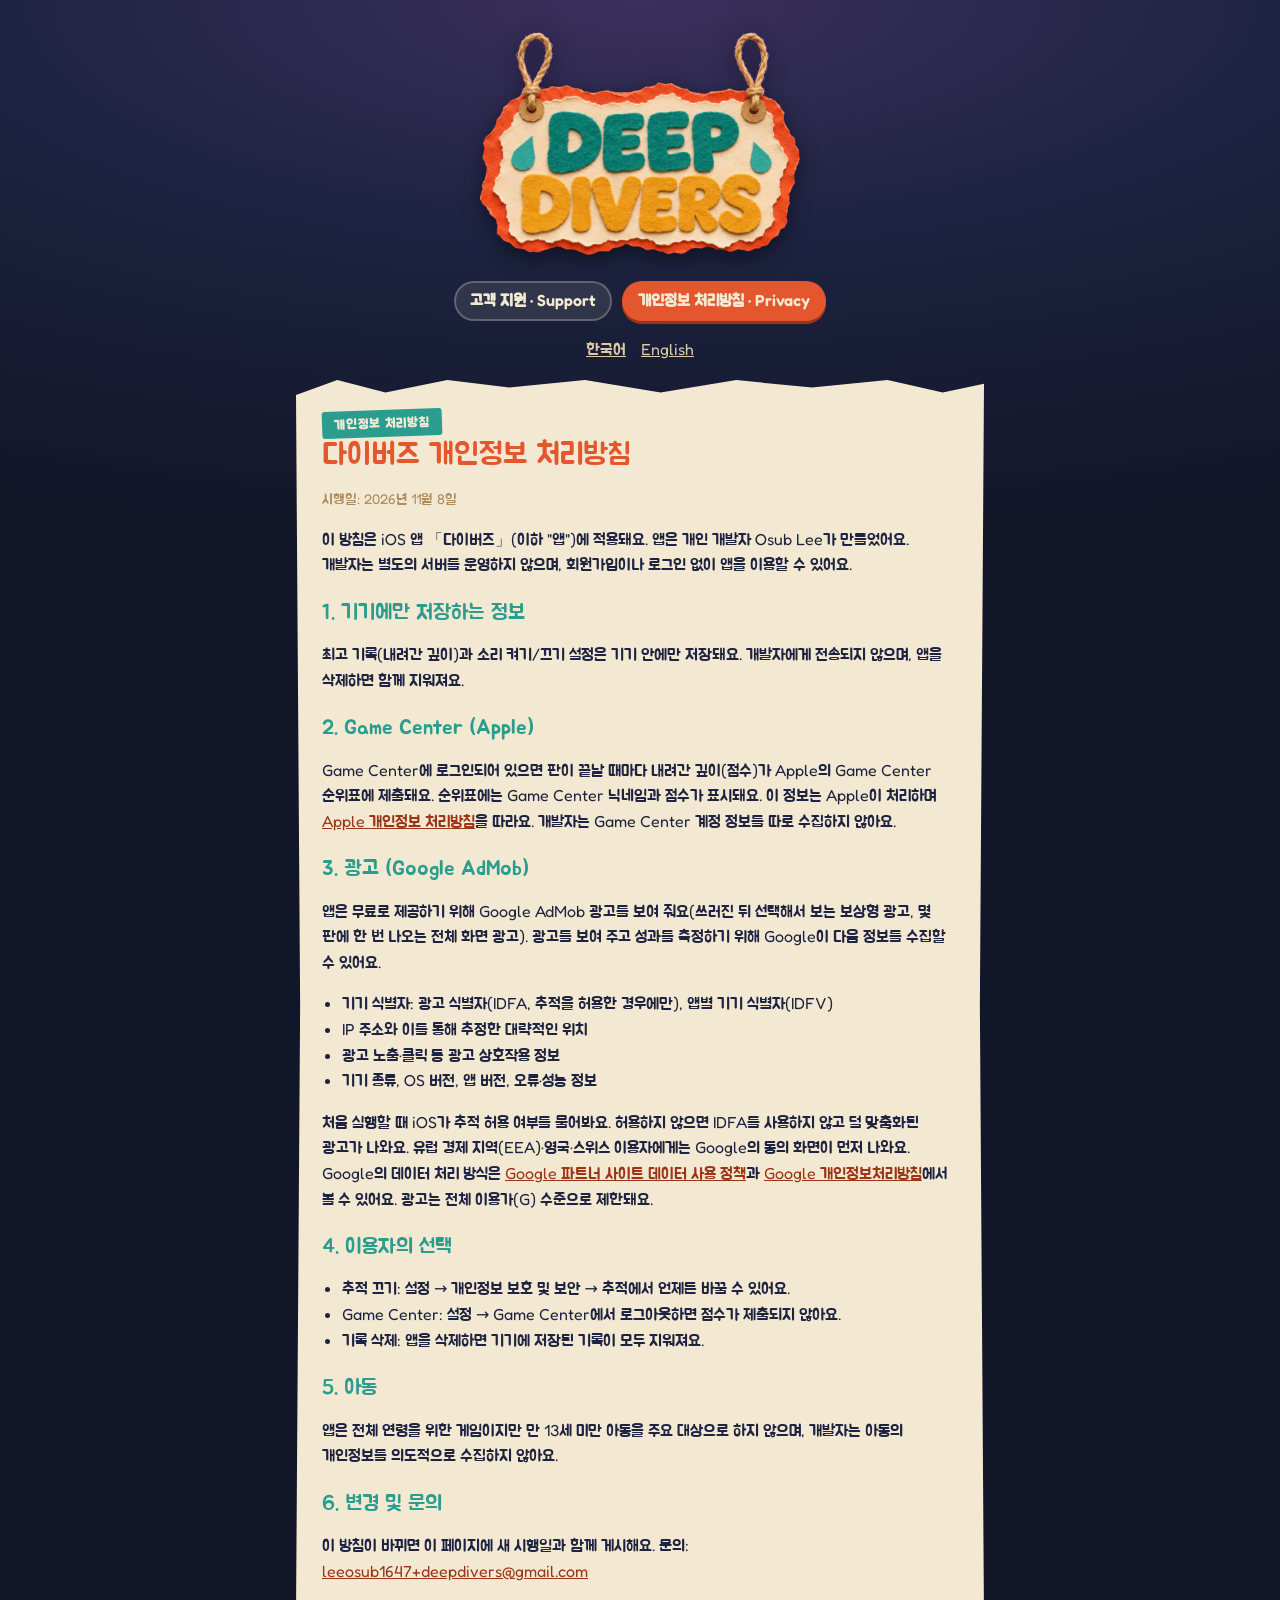
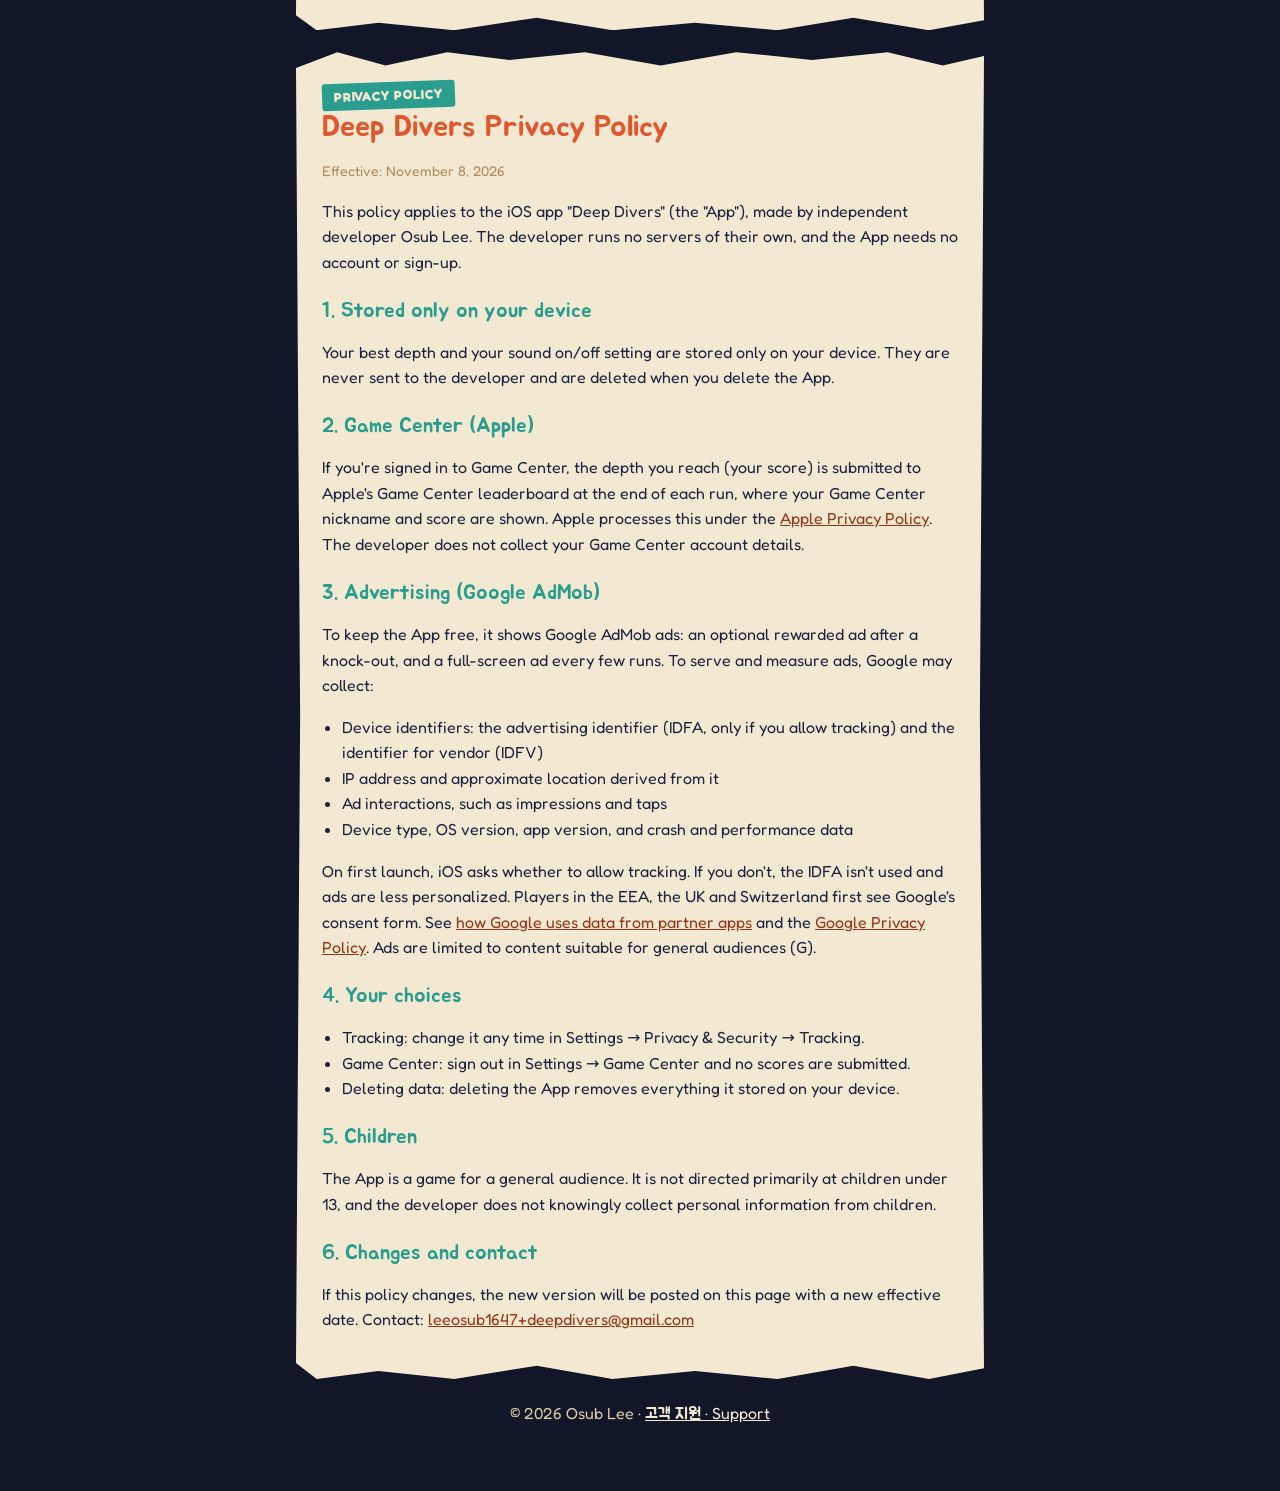
==== privacy.html @ d470b4e2 "Deep Divers support site, privacy policy and app-ads.txt Co-Authored-By: Claude Opus 5.5 <noreply@an" ====
<!doctype html>
<html lang="ko">
<head>
  <meta charset="utf-8" />
  <meta name="viewport" content="width=device-width, initial-scale=1" />
  <title>다이버즈 Deep Divers · 개인정보 처리방침 Privacy Policy</title>
  <meta name="description" content="다이버즈(Deep Divers) iOS 앱 개인정보 처리방침 · Privacy Policy for the Deep Divers iOS app." />
  <link rel="icon" type="image/png" href="favicon.png" />
  <link rel="preconnect" href="https://fonts.googleapis.com" />
  <link rel="preconnect" href="https://fonts.gstatic.com" crossorigin />
  <link href="https://fonts.googleapis.com/css2?family=Fredoka:wght@500;600;700&family=Jua&display=swap" rel="stylesheet" />
  <link rel="stylesheet" href="style.css" />
</head>
<body>
  <div class="wrap">
    <header>
      <a href="index.html"><img class="logo" src="img/logo.png" alt="Deep Divers" width="480" height="335" /></a>
    </header>
    <nav>
      <a href="index.html">고객 지원 · Support</a>
      <a href="privacy.html" aria-current="page">개인정보 처리방침 · Privacy</a>
    </nav>
    <p class="lang"><a href="#ko">한국어</a>·<a href="#en">English</a></p>

    <main>
      <section class="paper" id="ko" lang="ko">
        <span class="kicker">개인정보 처리방침</span>
        <h1>다이버즈 개인정보 처리방침</h1>
        <p class="muted">시행일: 2026년 11월 8일</p>
        <p>이 방침은 iOS 앱 「다이버즈」(이하 "앱")에 적용돼요. 앱은 개인 개발자 Osub Lee가 만들었어요. 개발자는 별도의 서버를 운영하지 않으며, 회원가입이나 로그인 없이 앱을 이용할 수 있어요.</p>

        <h2>1. 기기에만 저장하는 정보</h2>
        <p>최고 기록(내려간 깊이)과 소리 켜기/끄기 설정은 기기 안에만 저장돼요. 개발자에게 전송되지 않으며, 앱을 삭제하면 함께 지워져요.</p>

        <h2>2. Game Center (Apple)</h2>
        <p>Game Center에 로그인되어 있으면 판이 끝날 때마다 내려간 깊이(점수)가 Apple의 Game Center 순위표에 제출돼요. 순위표에는 Game Center 닉네임과 점수가 표시돼요. 이 정보는 Apple이 처리하며 <a href="https://www.apple.com/legal/privacy/">Apple 개인정보 처리방침</a>을 따라요. 개발자는 Game Center 계정 정보를 따로 수집하지 않아요.</p>

        <h2>3. 광고 (Google AdMob)</h2>
        <p>앱은 무료로 제공하기 위해 Google AdMob 광고를 보여 줘요(쓰러진 뒤 선택해서 보는 보상형 광고, 몇 판에 한 번 나오는 전체 화면 광고). 광고를 보여 주고 성과를 측정하기 위해 Google이 다음 정보를 수집할 수 있어요.</p>
        <ul>
          <li>기기 식별자: 광고 식별자(IDFA, 추적을 허용한 경우에만), 앱별 기기 식별자(IDFV)</li>
          <li>IP 주소와 이를 통해 추정한 대략적인 위치</li>
          <li>광고 노출·클릭 등 광고 상호작용 정보</li>
          <li>기기 종류, OS 버전, 앱 버전, 오류·성능 정보</li>
        </ul>
        <p>처음 실행할 때 iOS가 추적 허용 여부를 물어봐요. 허용하지 않으면 IDFA를 사용하지 않고 덜 맞춤화된 광고가 나와요. 유럽 경제 지역(EEA)·영국·스위스 이용자에게는 Google의 동의 화면이 먼저 나와요. Google의 데이터 처리 방식은 <a href="https://policies.google.com/technologies/partner-sites">Google 파트너 사이트 데이터 사용 정책</a>과 <a href="https://policies.google.com/privacy">Google 개인정보처리방침</a>에서 볼 수 있어요. 광고는 전체 이용가(G) 수준으로 제한돼요.</p>

        <h2>4. 이용자의 선택</h2>
        <ul>
          <li>추적 끄기: 설정 → 개인정보 보호 및 보안 → 추적에서 언제든 바꿀 수 있어요.</li>
          <li>Game Center: 설정 → Game Center에서 로그아웃하면 점수가 제출되지 않아요.</li>
          <li>기록 삭제: 앱을 삭제하면 기기에 저장된 기록이 모두 지워져요.</li>
        </ul>

        <h2>5. 아동</h2>
        <p>앱은 전체 연령을 위한 게임이지만 만 13세 미만 아동을 주요 대상으로 하지 않으며, 개발자는 아동의 개인정보를 의도적으로 수집하지 않아요.</p>

        <h2>6. 변경 및 문의</h2>
        <p>이 방침이 바뀌면 이 페이지에 새 시행일과 함께 게시해요. 문의: <a href="mailto:leeosub1647+deepdivers@gmail.com">leeosub1647+deepdivers@gmail.com</a></p>
      </section>

      <section class="paper" id="en" lang="en">
        <span class="kicker">Privacy Policy</span>
        <h1>Deep Divers Privacy Policy</h1>
        <p class="muted">Effective: November 8, 2026</p>
        <p>This policy applies to the iOS app "Deep Divers" (the "App"), made by independent developer Osub Lee. The developer runs no servers of their own, and the App needs no account or sign-up.</p>

        <h2>1. Stored only on your device</h2>
        <p>Your best depth and your sound on/off setting are stored only on your device. They are never sent to the developer and are deleted when you delete the App.</p>

        <h2>2. Game Center (Apple)</h2>
        <p>If you're signed in to Game Center, the depth you reach (your score) is submitted to Apple's Game Center leaderboard at the end of each run, where your Game Center nickname and score are shown. Apple processes this under the <a href="https://www.apple.com/legal/privacy/">Apple Privacy Policy</a>. The developer does not collect your Game Center account details.</p>

        <h2>3. Advertising (Google AdMob)</h2>
        <p>To keep the App free, it shows Google AdMob ads: an optional rewarded ad after a knock-out, and a full-screen ad every few runs. To serve and measure ads, Google may collect:</p>
        <ul>
          <li>Device identifiers: the advertising identifier (IDFA, only if you allow tracking) and the identifier for vendor (IDFV)</li>
          <li>IP address and approximate location derived from it</li>
          <li>Ad interactions, such as impressions and taps</li>
          <li>Device type, OS version, app version, and crash and performance data</li>
        </ul>
        <p>On first launch, iOS asks whether to allow tracking. If you don't, the IDFA isn't used and ads are less personalized. Players in the EEA, the UK and Switzerland first see Google's consent form. See <a href="https://policies.google.com/technologies/partner-sites">how Google uses data from partner apps</a> and the <a href="https://policies.google.com/privacy">Google Privacy Policy</a>. Ads are limited to content suitable for general audiences (G).</p>

        <h2>4. Your choices</h2>
        <ul>
          <li>Tracking: change it any time in Settings → Privacy &amp; Security → Tracking.</li>
          <li>Game Center: sign out in Settings → Game Center and no scores are submitted.</li>
          <li>Deleting data: deleting the App removes everything it stored on your device.</li>
        </ul>

        <h2>5. Children</h2>
        <p>The App is a game for a general audience. It is not directed primarily at children under 13, and the developer does not knowingly collect personal information from children.</p>

        <h2>6. Changes and contact</h2>
        <p>If this policy changes, the new version will be posted on this page with a new effective date. Contact: <a href="mailto:leeosub1647+deepdivers@gmail.com">leeosub1647+deepdivers@gmail.com</a></p>
      </section>
    </main>

    <footer>
      <p>© 2026 Osub Lee · <a href="index.html">고객 지원 · Support</a></p>
    </footer>
  </div>
</body>
</html>
---- style.css ----
/* Deep Divers support site: the game's papercraft palette on a static page. */
:root {
  --deep: #121629; --indigo: #1d2340; --teal: #2a9d8f; --aqua: #5cc8c0; --mustard: #e9b44c;
  --tomato: #e4572e; --tomato-dk: #9c3417; --cream: #f3e9d2; --cream-dk: #d9cba8; --kraft: #b08a5a; --bark: #5a3b26;
  --torn: polygon(0 1.2%, 6% 0, 13% 1%, 22% 0, 31% .6%, 42% 0, 53% 1%, 64% 0, 75% .6%, 86% 0, 94% 1%, 100% .3%, 99.4% 50%, 100% 99.2%, 92% 100%, 81% 99%, 70% 100%, 58% 99.4%, 46% 100%, 35% 99%, 23% 100%, 12% 99.4%, 3% 100%, 0 98.8%, .6% 50%);
}
* { box-sizing: border-box; }
html { -webkit-text-size-adjust: 100%; }
body {
  margin: 0; min-height: 100vh; color: var(--indigo); line-height: 1.6;
  font-family: 'Fredoka', 'Jua', system-ui, -apple-system, 'Apple SD Gothic Neo', sans-serif; word-break: keep-all;
  background: radial-gradient(120% 60% at 50% 0%, #3b2f5c 0%, #1d2340 45%, var(--deep) 100%) fixed, var(--deep);
}
.wrap { width: min(720px, 100%); margin: 0 auto; padding: 32px 16px 48px; }
header { text-align: center; }
.logo { width: min(320px, 78%); height: auto; filter: drop-shadow(0 6px 10px rgba(0, 0, 0, .45)); }
.tag { color: var(--cream); margin: 6px 0 0; font-size: 18px; }
nav { display: flex; gap: 10px; justify-content: center; flex-wrap: wrap; margin: 18px 0 24px; }
nav a {
  color: var(--cream); text-decoration: none; font-weight: 600; padding: 7px 16px; border-radius: 999px;
  background: rgba(243, 233, 210, .1); box-shadow: inset 0 0 0 2px rgba(243, 233, 210, .25);
}
nav a[aria-current="page"], nav a:hover { background: var(--tomato); box-shadow: 0 3px 0 var(--tomato-dk); }
.paper {
  background: var(--cream); clip-path: var(--torn); padding: 30px 26px; margin: 0 0 22px;
  filter: drop-shadow(0 4px 0 rgba(18, 22, 41, .5));
}
h1, h2 { font-family: 'Jua', 'Fredoka', sans-serif; font-weight: 400; line-height: 1.25; margin: 0 0 10px; }
h1 { font-size: 30px; color: var(--tomato); }
h2 { font-size: 21px; color: var(--teal); margin-top: 22px; }
h3 { font-size: 17px; margin: 18px 0 4px; color: var(--bark); }
p, li { font-size: 16px; }
ul { padding-left: 20px; }
a { color: var(--tomato-dk); }
.kicker {
  display: inline-block; font-size: 13px; font-weight: 700; letter-spacing: 1px; text-transform: uppercase;
  color: var(--cream); background: var(--teal); padding: 3px 12px; border-radius: 3px; transform: rotate(-2deg);
}
.app { display: flex; gap: 16px; align-items: center; }
.app img { width: 84px; height: 84px; border-radius: 20px; flex: none; box-shadow: 0 3px 0 rgba(18, 22, 41, .35); }
.app p { margin: 0; }
.btn {
  display: inline-block; margin-top: 8px; padding: 10px 20px; border-radius: 999px; color: var(--cream);
  background: var(--tomato); box-shadow: 0 4px 0 var(--tomato-dk); text-decoration: none; font-weight: 700;
}
.faq dt { font-weight: 700; color: var(--bark); margin-top: 14px; }
.faq dd { margin: 2px 0 0; }
.muted { color: var(--kraft); font-size: 14px; }
.lang { text-align: center; margin: -8px 0 18px; }
.lang a { color: var(--cream-dk); margin: 0 6px; }
footer { text-align: center; color: var(--cream-dk); font-size: 14px; }
footer a { color: var(--cream); }
@media (max-width: 480px) { .paper { padding: 26px 18px; } h1 { font-size: 26px; } }
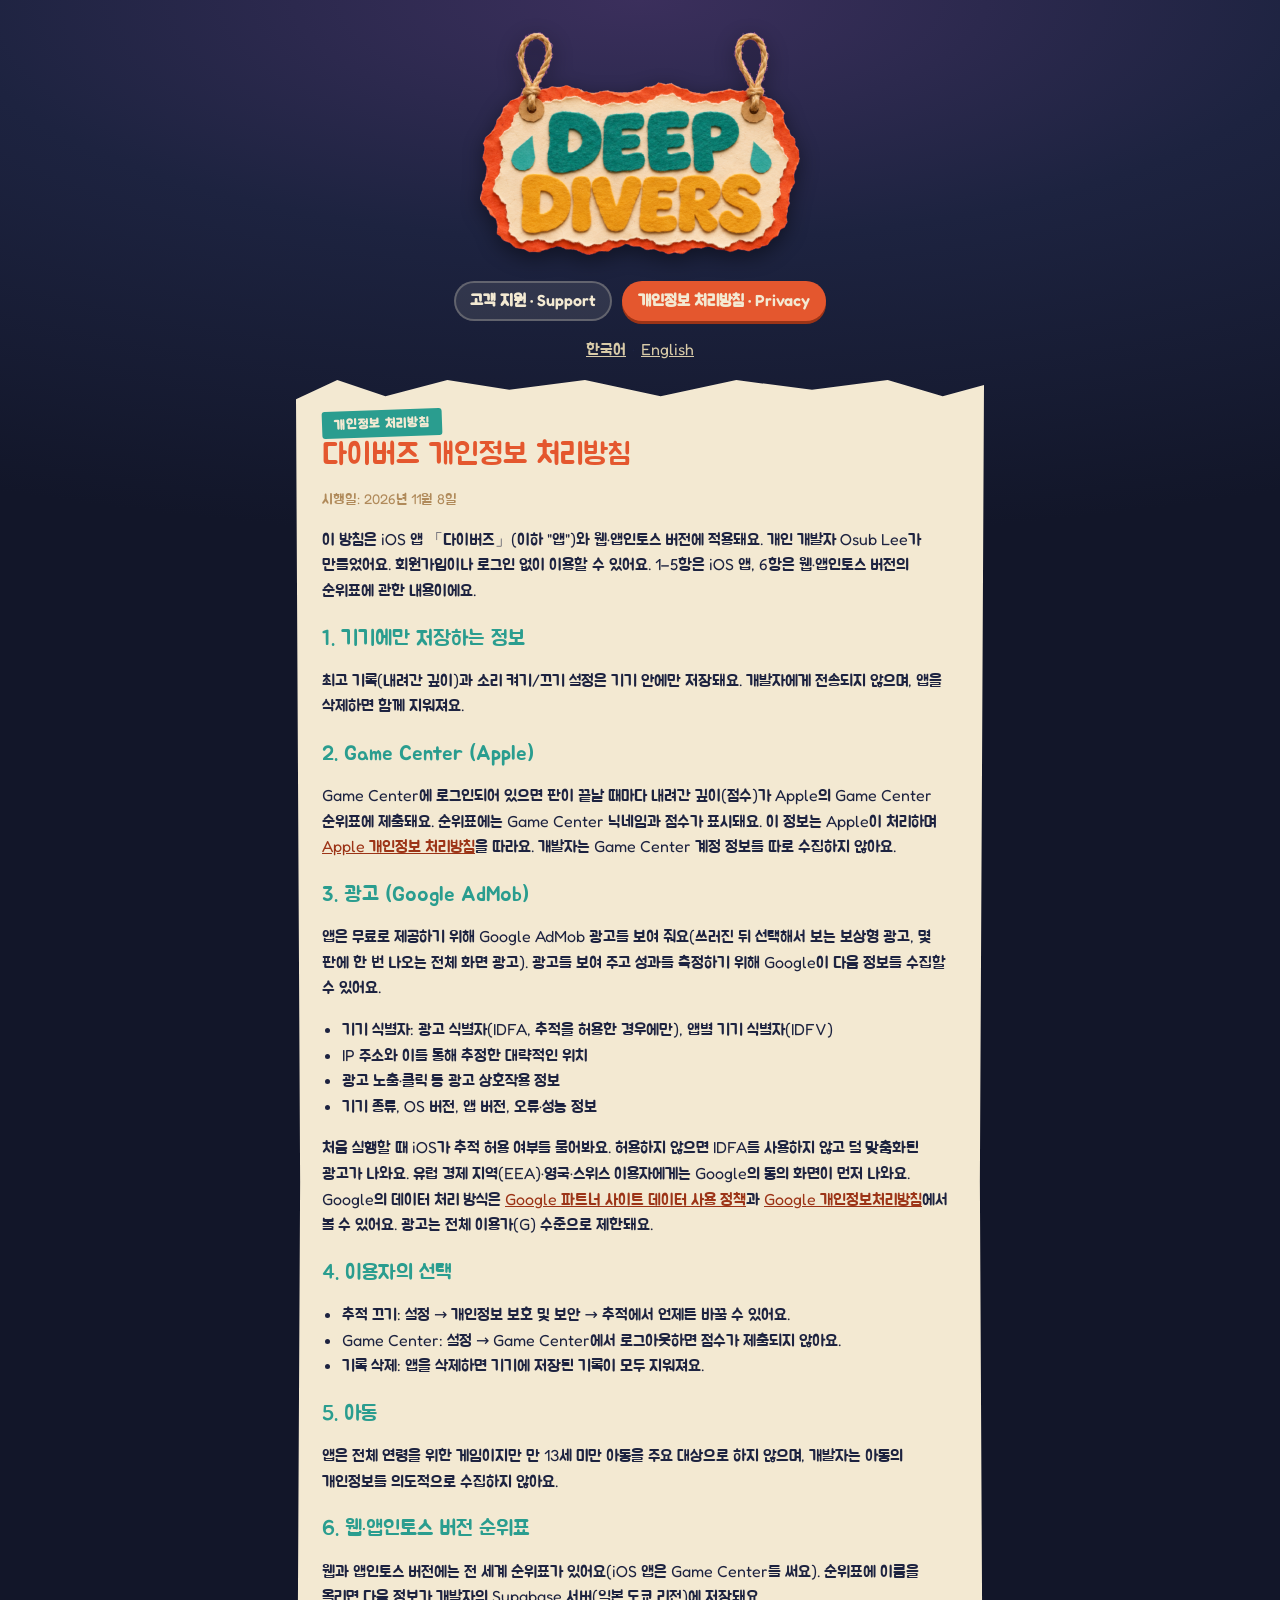
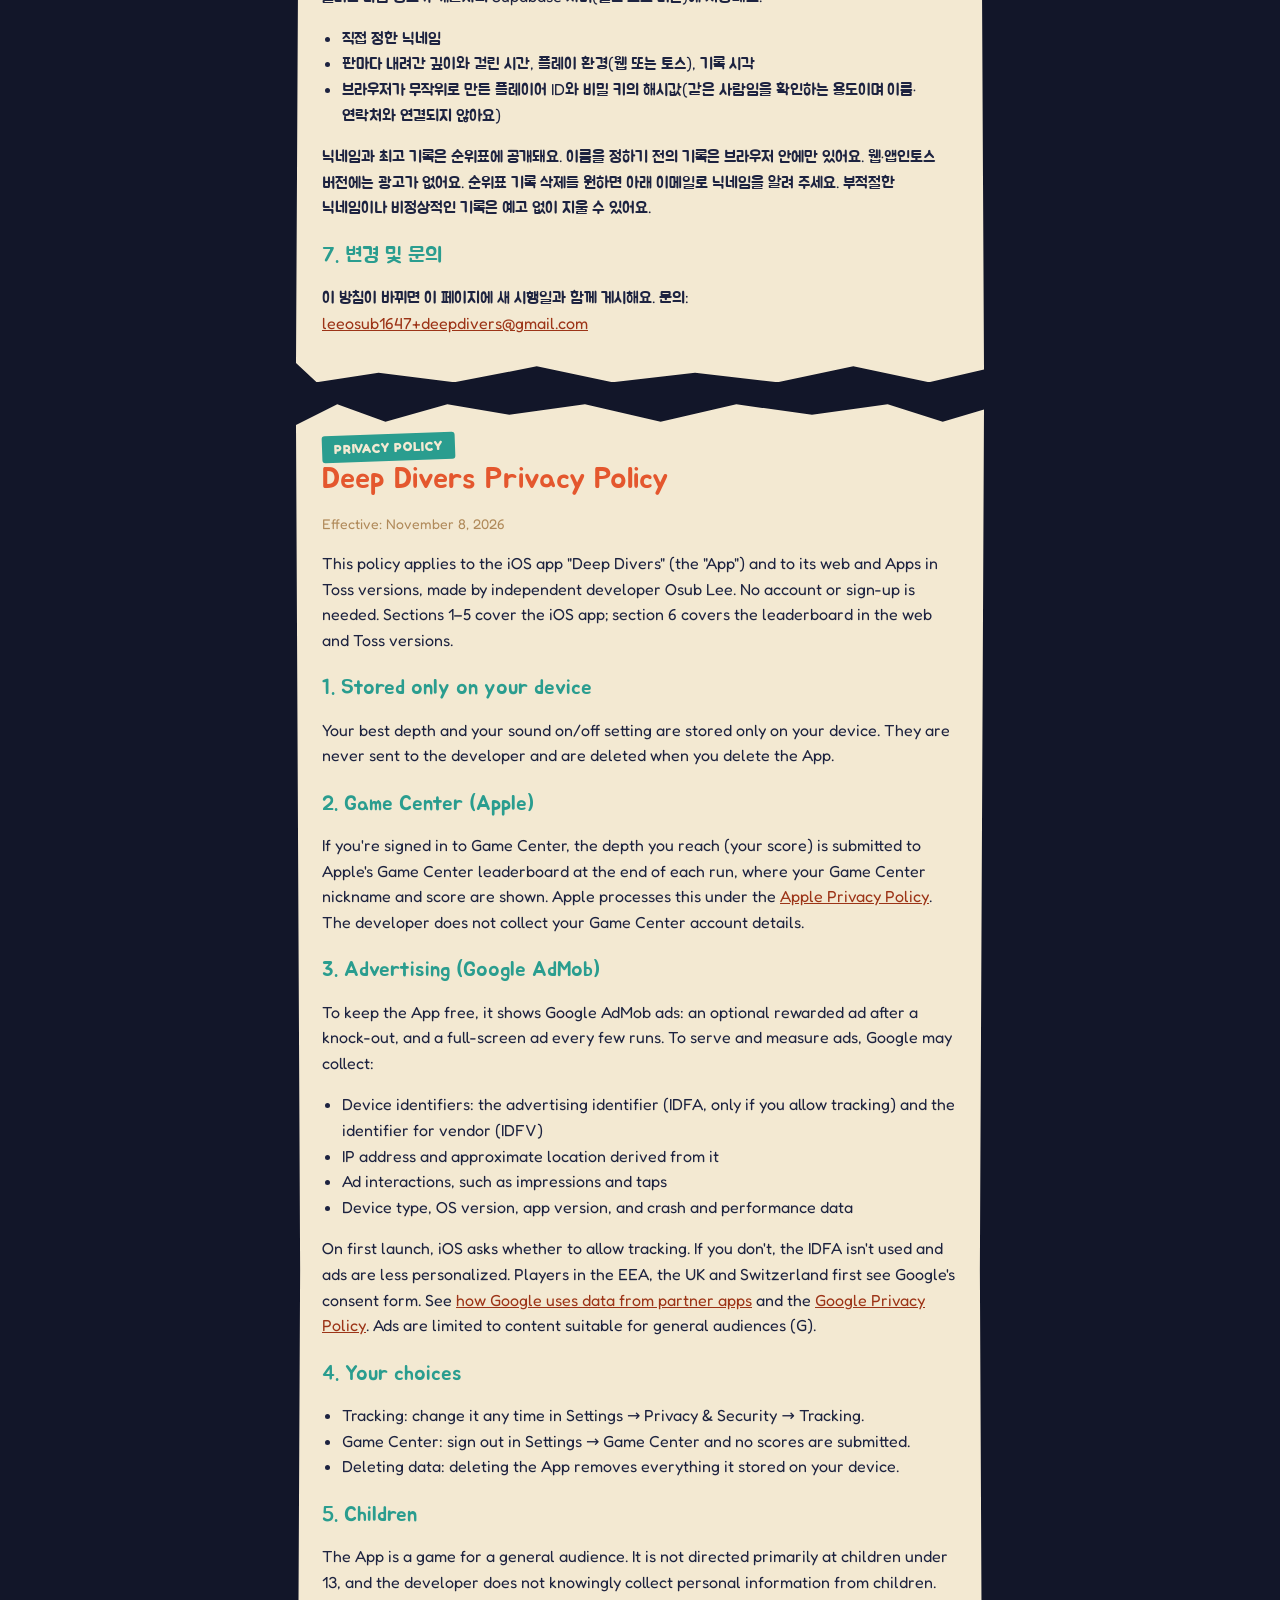
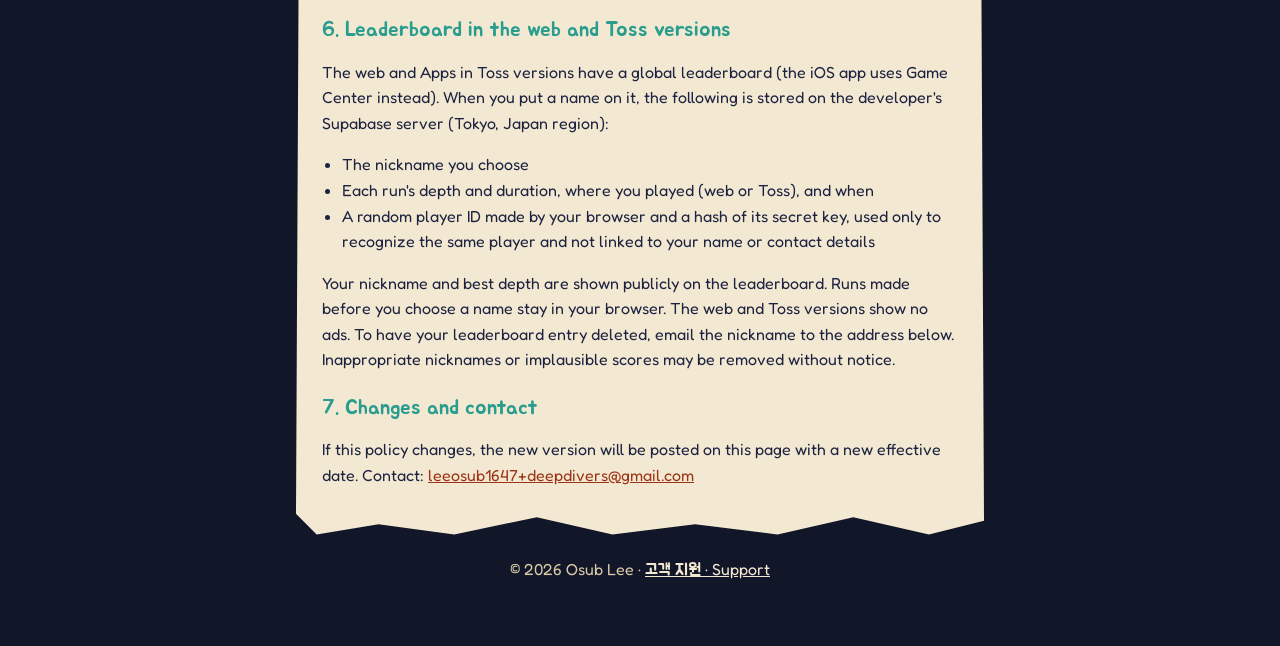
==== commit b6646bfe: "Privacy policy: web/Toss leaderboard section Co-Authored-By: Claude Opus 5.5 <noreply@anthropic.com>" ====
--- a/privacy.html
+++ b/privacy.html
@@ -27,7 +27,7 @@
         <span class="kicker">개인정보 처리방침</span>
         <h1>다이버즈 개인정보 처리방침</h1>
         <p class="muted">시행일: 2026년 11월 8일</p>
-        <p>이 방침은 iOS 앱 「다이버즈」(이하 "앱")에 적용돼요. 앱은 개인 개발자 Osub Lee가 만들었어요. 개발자는 별도의 서버를 운영하지 않으며, 회원가입이나 로그인 없이 앱을 이용할 수 있어요.</p>
+        <p>이 방침은 iOS 앱 「다이버즈」(이하 "앱")와 웹·앱인토스 버전에 적용돼요. 개인 개발자 Osub Lee가 만들었어요. 회원가입이나 로그인 없이 이용할 수 있어요. 1–5항은 iOS 앱, 6항은 웹·앱인토스 버전의 순위표에 관한 내용이에요.</p>
 
         <h2>1. 기기에만 저장하는 정보</h2>
         <p>최고 기록(내려간 깊이)과 소리 켜기/끄기 설정은 기기 안에만 저장돼요. 개발자에게 전송되지 않으며, 앱을 삭제하면 함께 지워져요.</p>
@@ -55,7 +55,16 @@
         <h2>5. 아동</h2>
         <p>앱은 전체 연령을 위한 게임이지만 만 13세 미만 아동을 주요 대상으로 하지 않으며, 개발자는 아동의 개인정보를 의도적으로 수집하지 않아요.</p>
 
-        <h2>6. 변경 및 문의</h2>
+        <h2>6. 웹·앱인토스 버전 순위표</h2>
+        <p>웹과 앱인토스 버전에는 전 세계 순위표가 있어요(iOS 앱은 Game Center를 써요). 순위표에 이름을 올리면 다음 정보가 개발자의 Supabase 서버(일본 도쿄 리전)에 저장돼요.</p>
+        <ul>
+          <li>직접 정한 닉네임</li>
+          <li>판마다 내려간 깊이와 걸린 시간, 플레이 환경(웹 또는 토스), 기록 시각</li>
+          <li>브라우저가 무작위로 만든 플레이어 ID와 비밀 키의 해시값(같은 사람임을 확인하는 용도이며 이름·연락처와 연결되지 않아요)</li>
+        </ul>
+        <p>닉네임과 최고 기록은 순위표에 공개돼요. 이름을 정하기 전의 기록은 브라우저 안에만 있어요. 웹·앱인토스 버전에는 광고가 없어요. 순위표 기록 삭제를 원하면 아래 이메일로 닉네임을 알려 주세요. 부적절한 닉네임이나 비정상적인 기록은 예고 없이 지울 수 있어요.</p>
+
+        <h2>7. 변경 및 문의</h2>
         <p>이 방침이 바뀌면 이 페이지에 새 시행일과 함께 게시해요. 문의: <a href="mailto:leeosub1647+deepdivers@gmail.com">leeosub1647+deepdivers@gmail.com</a></p>
       </section>
 
@@ -63,7 +72,7 @@
         <span class="kicker">Privacy Policy</span>
         <h1>Deep Divers Privacy Policy</h1>
         <p class="muted">Effective: November 8, 2026</p>
-        <p>This policy applies to the iOS app "Deep Divers" (the "App"), made by independent developer Osub Lee. The developer runs no servers of their own, and the App needs no account or sign-up.</p>
+        <p>This policy applies to the iOS app "Deep Divers" (the "App") and to its web and Apps in Toss versions, made by independent developer Osub Lee. No account or sign-up is needed. Sections 1–5 cover the iOS app; section 6 covers the leaderboard in the web and Toss versions.</p>
 
         <h2>1. Stored only on your device</h2>
         <p>Your best depth and your sound on/off setting are stored only on your device. They are never sent to the developer and are deleted when you delete the App.</p>
@@ -91,7 +100,16 @@
         <h2>5. Children</h2>
         <p>The App is a game for a general audience. It is not directed primarily at children under 13, and the developer does not knowingly collect personal information from children.</p>
 
-        <h2>6. Changes and contact</h2>
+        <h2>6. Leaderboard in the web and Toss versions</h2>
+        <p>The web and Apps in Toss versions have a global leaderboard (the iOS app uses Game Center instead). When you put a name on it, the following is stored on the developer's Supabase server (Tokyo, Japan region):</p>
+        <ul>
+          <li>The nickname you choose</li>
+          <li>Each run's depth and duration, where you played (web or Toss), and when</li>
+          <li>A random player ID made by your browser and a hash of its secret key, used only to recognize the same player and not linked to your name or contact details</li>
+        </ul>
+        <p>Your nickname and best depth are shown publicly on the leaderboard. Runs made before you choose a name stay in your browser. The web and Toss versions show no ads. To have your leaderboard entry deleted, email the nickname to the address below. Inappropriate nicknames or implausible scores may be removed without notice.</p>
+
+        <h2>7. Changes and contact</h2>
         <p>If this policy changes, the new version will be posted on this page with a new effective date. Contact: <a href="mailto:leeosub1647+deepdivers@gmail.com">leeosub1647+deepdivers@gmail.com</a></p>
       </section>
     </main>
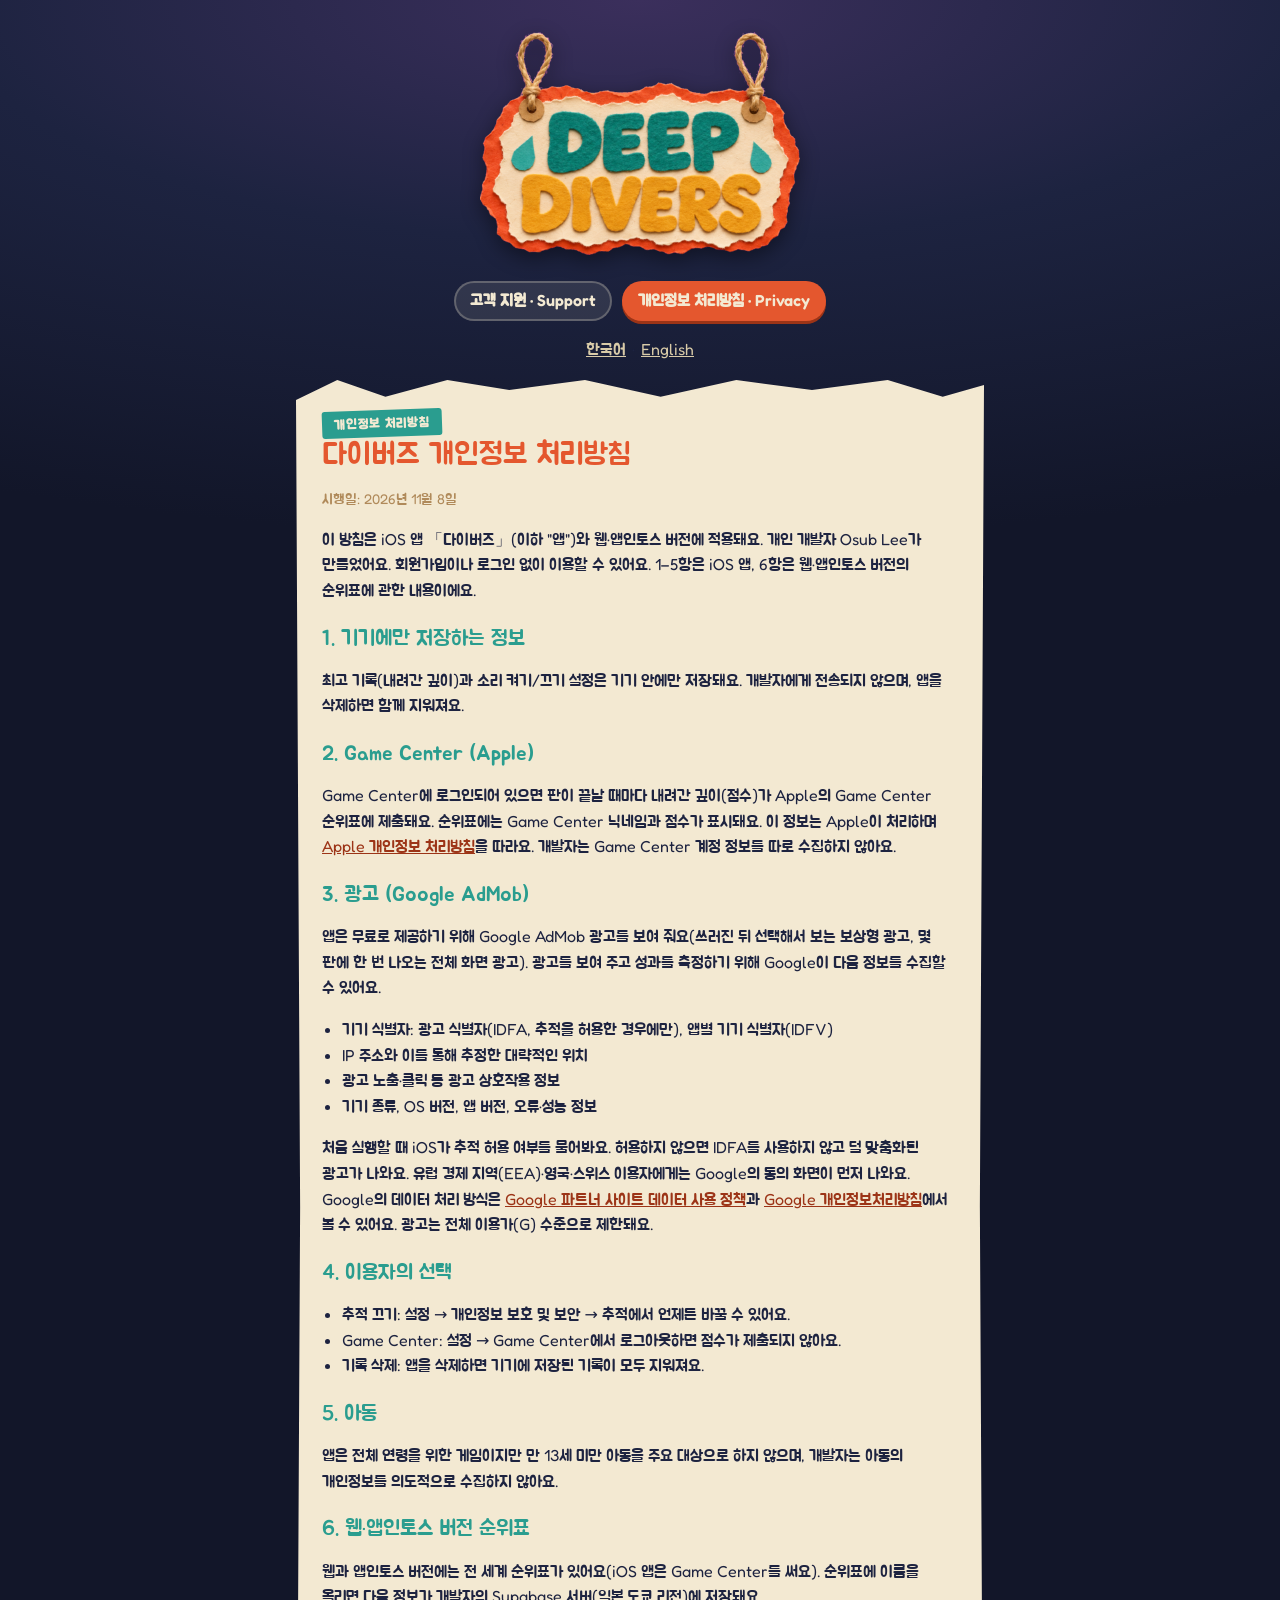
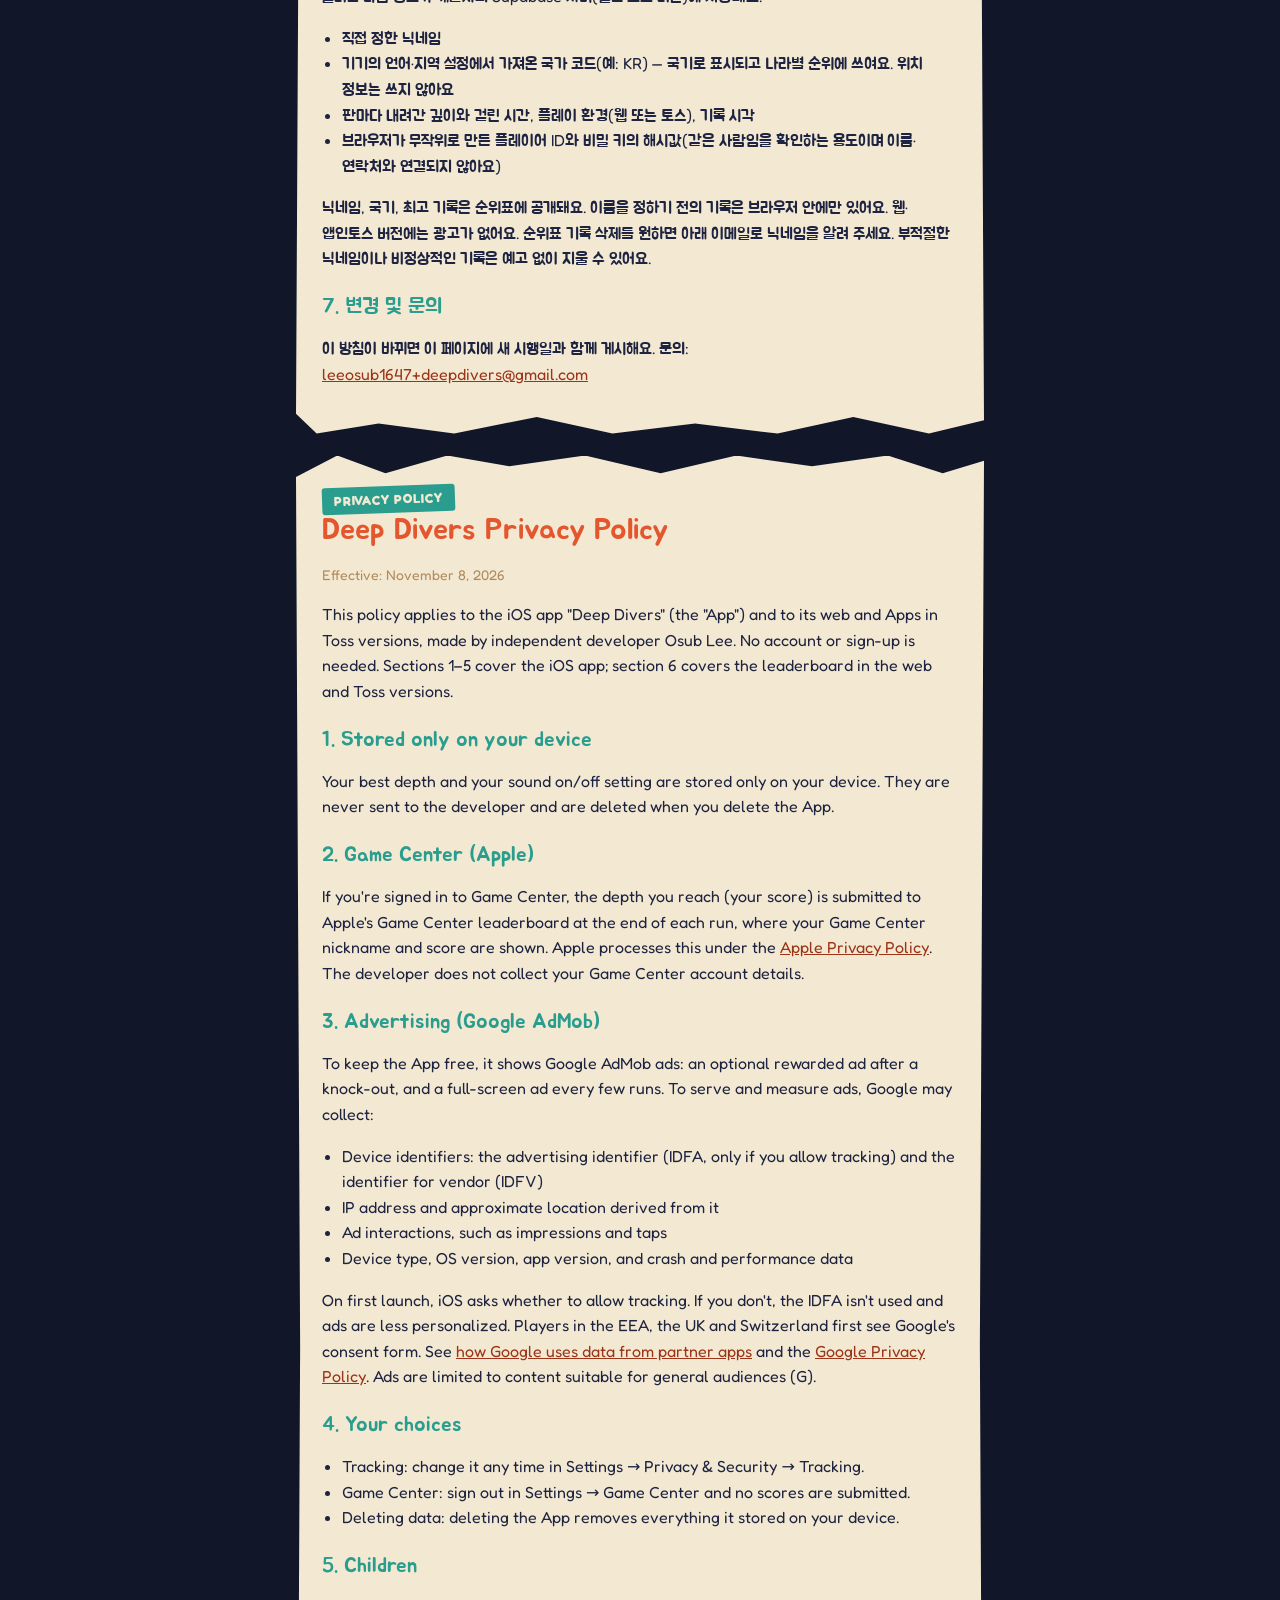
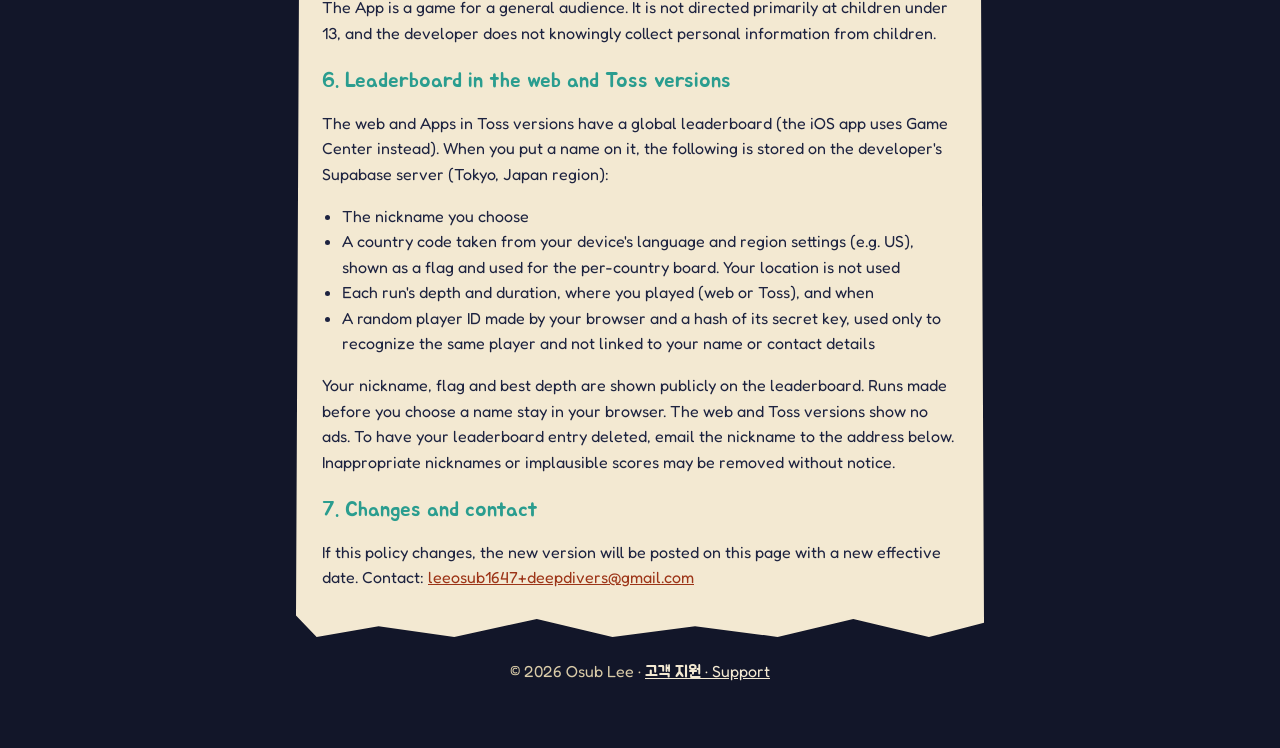
==== commit 0253b2be: "Privacy policy: country code on the leaderboard Co-Authored-By: Claude Opus 5.5 <noreply@anthropic.c" ====
--- a/privacy.html
+++ b/privacy.html
@@ -59,10 +59,11 @@
         <p>웹과 앱인토스 버전에는 전 세계 순위표가 있어요(iOS 앱은 Game Center를 써요). 순위표에 이름을 올리면 다음 정보가 개발자의 Supabase 서버(일본 도쿄 리전)에 저장돼요.</p>
         <ul>
           <li>직접 정한 닉네임</li>
+          <li>기기의 언어·지역 설정에서 가져온 국가 코드(예: KR) — 국기로 표시되고 나라별 순위에 쓰여요. 위치 정보는 쓰지 않아요</li>
           <li>판마다 내려간 깊이와 걸린 시간, 플레이 환경(웹 또는 토스), 기록 시각</li>
           <li>브라우저가 무작위로 만든 플레이어 ID와 비밀 키의 해시값(같은 사람임을 확인하는 용도이며 이름·연락처와 연결되지 않아요)</li>
         </ul>
-        <p>닉네임과 최고 기록은 순위표에 공개돼요. 이름을 정하기 전의 기록은 브라우저 안에만 있어요. 웹·앱인토스 버전에는 광고가 없어요. 순위표 기록 삭제를 원하면 아래 이메일로 닉네임을 알려 주세요. 부적절한 닉네임이나 비정상적인 기록은 예고 없이 지울 수 있어요.</p>
+        <p>닉네임, 국기, 최고 기록은 순위표에 공개돼요. 이름을 정하기 전의 기록은 브라우저 안에만 있어요. 웹·앱인토스 버전에는 광고가 없어요. 순위표 기록 삭제를 원하면 아래 이메일로 닉네임을 알려 주세요. 부적절한 닉네임이나 비정상적인 기록은 예고 없이 지울 수 있어요.</p>
 
         <h2>7. 변경 및 문의</h2>
         <p>이 방침이 바뀌면 이 페이지에 새 시행일과 함께 게시해요. 문의: <a href="mailto:leeosub1647+deepdivers@gmail.com">leeosub1647+deepdivers@gmail.com</a></p>
@@ -104,10 +105,11 @@
         <p>The web and Apps in Toss versions have a global leaderboard (the iOS app uses Game Center instead). When you put a name on it, the following is stored on the developer's Supabase server (Tokyo, Japan region):</p>
         <ul>
           <li>The nickname you choose</li>
+          <li>A country code taken from your device's language and region settings (e.g. US), shown as a flag and used for the per-country board. Your location is not used</li>
           <li>Each run's depth and duration, where you played (web or Toss), and when</li>
           <li>A random player ID made by your browser and a hash of its secret key, used only to recognize the same player and not linked to your name or contact details</li>
         </ul>
-        <p>Your nickname and best depth are shown publicly on the leaderboard. Runs made before you choose a name stay in your browser. The web and Toss versions show no ads. To have your leaderboard entry deleted, email the nickname to the address below. Inappropriate nicknames or implausible scores may be removed without notice.</p>
+        <p>Your nickname, flag and best depth are shown publicly on the leaderboard. Runs made before you choose a name stay in your browser. The web and Toss versions show no ads. To have your leaderboard entry deleted, email the nickname to the address below. Inappropriate nicknames or implausible scores may be removed without notice.</p>
 
         <h2>7. Changes and contact</h2>
         <p>If this policy changes, the new version will be posted on this page with a new effective date. Contact: <a href="mailto:leeosub1647+deepdivers@gmail.com">leeosub1647+deepdivers@gmail.com</a></p>
